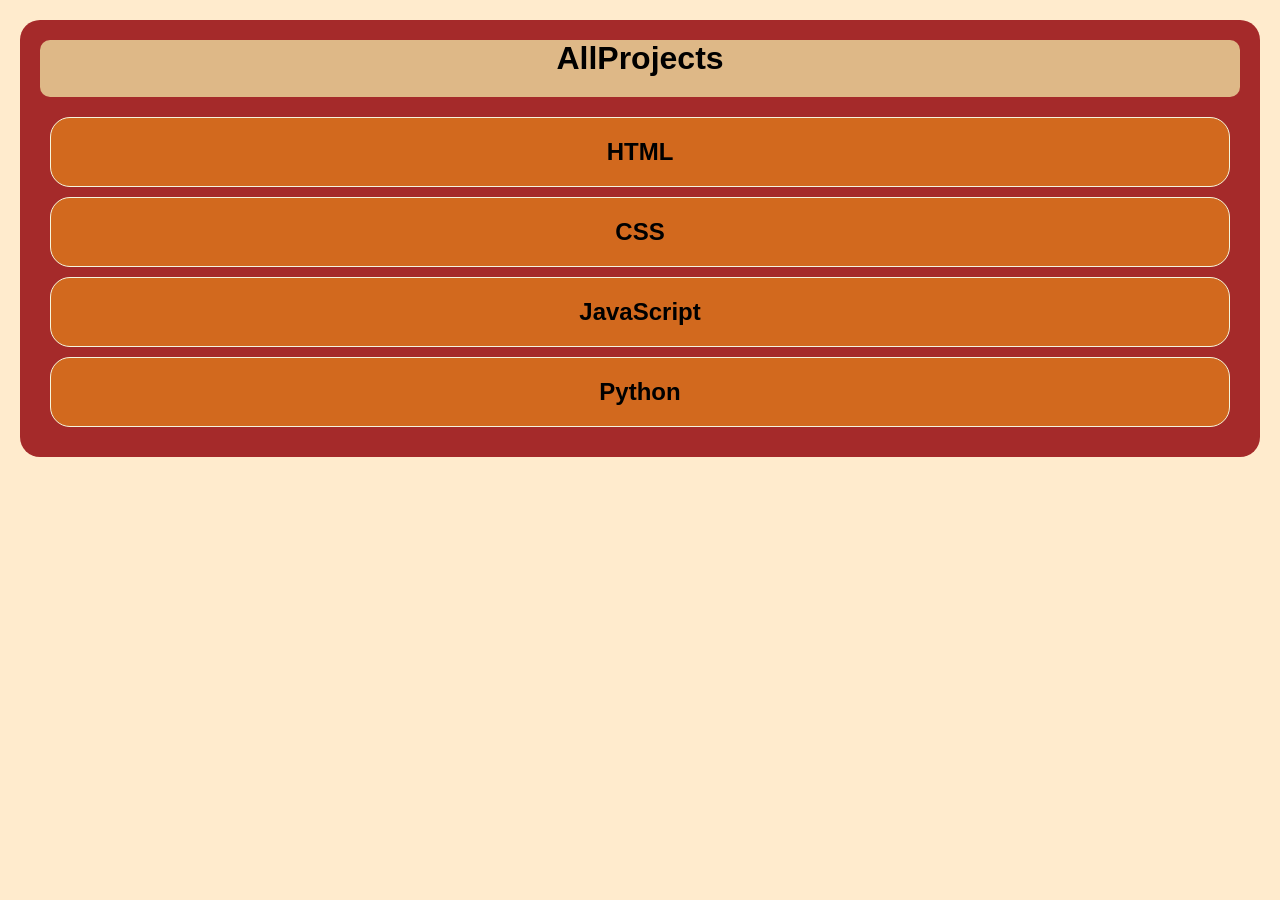
==== index.html @ 4adedd74 "Add files via upload" ====
<!DOCTYPE html>
<html lang="en">
    <head>
        <title>ALL PROJECTS</title>
        <meta charset="UTF-8">
        <meta name="viewport" content="width=device-width, initial-scale=1">
        <link href="style.css" rel="stylesheet">
        <style>
            *{
                margin:0;
                padding: 0;
                background-color: blanchedalmond;
            }
            body{
                margin: 20px;
                padding: 20px;
                font-family: Arial, sans-serif;
                background-color: brown;
                border-radius: 20px;
            }
            h1{
                text-align: center;
                padding-bottom: 20px;
                margin-bottom: 20px;
                background-color: burlywood;
                border-radius: 10px;
            }
            h2{
                text-align: center;
                background-color: chocolate;
                padding: 20px;
                border: 1px solid beige;
                margin: 10px;
                border-radius: 20px;
            }
            h2:hover {
                background-color: brown;
            }
            a{
                background-color: chocolate;
                text-decoration: none;
                color: black;
            }
        </style>
    </head>
    <body>
    <h1>AllProjects</h1>
    <a href ="html.html"><h2>HTML</h2></a>
    <h2>CSS</h2>
    <h2>JavaScript</h2>
    <h2>Python</h2>
    </body>
</html>
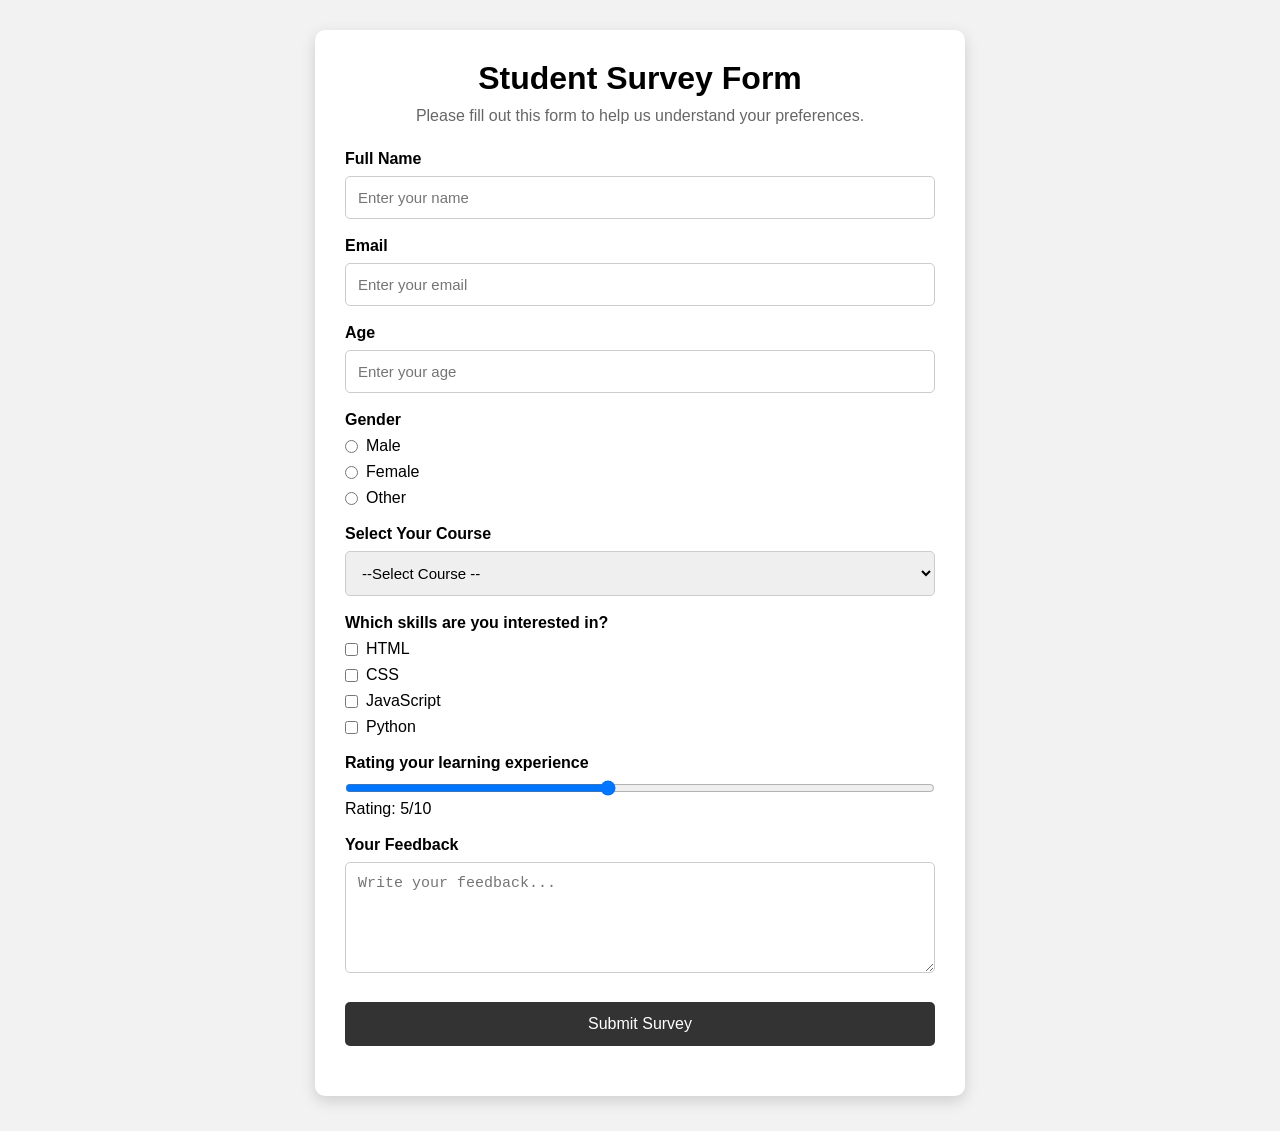
==== commit cab886a2: "Add files via upload" ====
--- a/index.html
+++ b/index.html
@@ -1,53 +1,115 @@
 <!DOCTYPE html>
 <html lang="en">
     <head>
-        <title>ALL PROJECTS</title>
+        <title>survey Form</title>
         <meta charset="UTF-8">
         <meta name="viewport" content="width=device-width, initial-scale=1">
         <link href="style.css" rel="stylesheet">
-        <style>
-            *{
-                margin:0;
-                padding: 0;
-                background-color: blanchedalmond;
-            }
-            body{
-                margin: 20px;
-                padding: 20px;
-                font-family: Arial, sans-serif;
-                background-color: brown;
-                border-radius: 20px;
-            }
-            h1{
-                text-align: center;
-                padding-bottom: 20px;
-                margin-bottom: 20px;
-                background-color: burlywood;
-                border-radius: 10px;
-            }
-            h2{
-                text-align: center;
-                background-color: chocolate;
-                padding: 20px;
-                border: 1px solid beige;
-                margin: 10px;
-                border-radius: 20px;
-            }
-            h2:hover {
-                background-color: brown;
-            }
-            a{
-                background-color: chocolate;
-                text-decoration: none;
-                color: black;
-            }
-        </style>
     </head>
     <body>
-    <h1>AllProjects</h1>
-    <a href ="html.html"><h2>HTML</h2></a>
-    <h2>CSS</h2>
-    <h2>JavaScript</h2>
-    <h2>Python</h2>
+    
+        <div class="container">
+
+            <h1>Student Survey Form</h1>
+            <p class="description">
+                Please fill out this form to help us understand your preferences.
+            </p>
+
+            <form id="surveyForm">
+
+                <!-- Name -->
+                 <label for="name">Full Name</label>
+                 <input type="text" id="name" placeholder="Enter your name">
+
+                 <!--Email-->
+                 <label for="email">Email</label>
+                 <input type="email" id="email" placeholder="Enter your email">
+
+                 <!--Age-->
+                 <label for ="age">Age</label>
+                 <input type="number" id="age" placeholder="Enter your age">
+
+                 <!-- Gender -->
+                 <label>Gender</label>
+                 
+                 <div class="option">
+                    <input type="radio" name="gender" value="Male">
+                    <span>Male</span>
+                 </div>
+
+                 <div class="option">
+                    <input type="radio" name="gender" value="Female">
+                    <span>Female</span>
+                 </div>
+
+                 <div class="option">
+                    <input type="radio" name="gender" value="Other"
+                    <span>Other</span>
+                 </div>
+
+
+                 <!-- Course -->
+                 <label for="course">Select Your Course</label>
+                 
+                 <select id="course">
+                    <option value="">--Select Course --</option>
+                    <option value="BCA">BCA</option>
+                    <option value="MCA">MCA</option>
+                    <option value="B.sc">B.sc</option>
+                    <option value="B.Tech">B.Tech</option>
+                 </select>
+
+                 <!--Skills-->
+                 <label>Which skills are you interested in?</label>
+
+                 <div class="option">
+                    <input type="checkbox" name="skills" value="HTML">
+                    <span>HTML</span>
+                 </div>
+
+                 <div class="option">
+                    <input type="checkbox" name="skills" value="CSS">
+                    <span>CSS</span>
+                 </div>
+
+                 <div class="option">
+                    <input type="checkbox" name="skills" value="JavaScript">
+                    <span>JavaScript</span>
+                 </div>
+
+                 <div class="option">
+                    <input type="checkbox" name="skills" value="Python">
+                    <span>Python</span>
+                 </div>
+
+                 <!-- Rating -->
+                 <label for="rating">Rating your learning experience</label>
+                 <input
+                    type="range"
+                    id="rating"
+                    min="1"
+                    max="10"
+                    value="5">
+
+                    <p>Rating: <span id="ratingValue">5</span>/10</p>
+
+                    <!-- Feedback -->
+                     <label for="feedback">Your Feedback</label>
+
+                     <textarea
+                     id="feedback"
+                     rows="5"
+                     placeholder="Write your feedback..."></textarea>
+
+
+                     <!--Submit-->
+                     <button type="submit">Submit Survey</button>
+
+            </form>
+
+            <div id="message"></div>
+        </div>
+        <script src="script.js"></script>
+
     </body>
 </html>
--- a/style.css
+++ b/style.css
@@ -0,0 +1,81 @@
+*{
+    box-sizing: border-box;
+    margin: 0;
+    padding: 0;
+}
+body{
+    font-family: Arial, sans-serif;
+    background: #f2f2f2;
+    padding: 30px;
+}
+.container{
+    max-width:650px;
+    margin: auto;
+    background:white;
+    padding: 30px;
+    border-radius: 10px;
+    box-shadow: 0 5px 15px rgba(0,0,0,0.15);
+}
+h1{
+    text-align: center;
+    margin-bottom: 10px;
+}
+.description{
+    text-align: center;
+    color: #666;
+    margin-bottom: 25px;
+}
+
+label{
+    display:block;
+    margin-top:18px;
+    margin-bottom:8px;
+    font-weight: bold;
+}
+
+input[type="text"],
+input[type="email"],
+input[type="number"],
+select,
+textarea{
+    width:100%;
+    padding:12px;
+    border: 1px solid #ccc;
+    border-radius: 5px;
+    font-size:15px;
+}
+textarea{
+    resize:vertical;
+}
+.option{
+    display:flex;
+    align-items:center;
+    gap:8px;
+    margin:8px 0;
+}
+.option input{
+    width:auto;
+}
+input[type="range"]{
+    width:100%;
+}
+button{
+    width:100%;
+    margin-top:25px;
+    padding:13px;
+    border:none;
+    border-radius:5px;
+    background:#333;
+    color:white;
+    font-size:16px;
+    cursor:pointer;
+}
+button:hover{
+    background:#555;
+}
+
+#message{
+    margin-top:20px;
+    text-align: center;
+    font-weight:bold;
+}
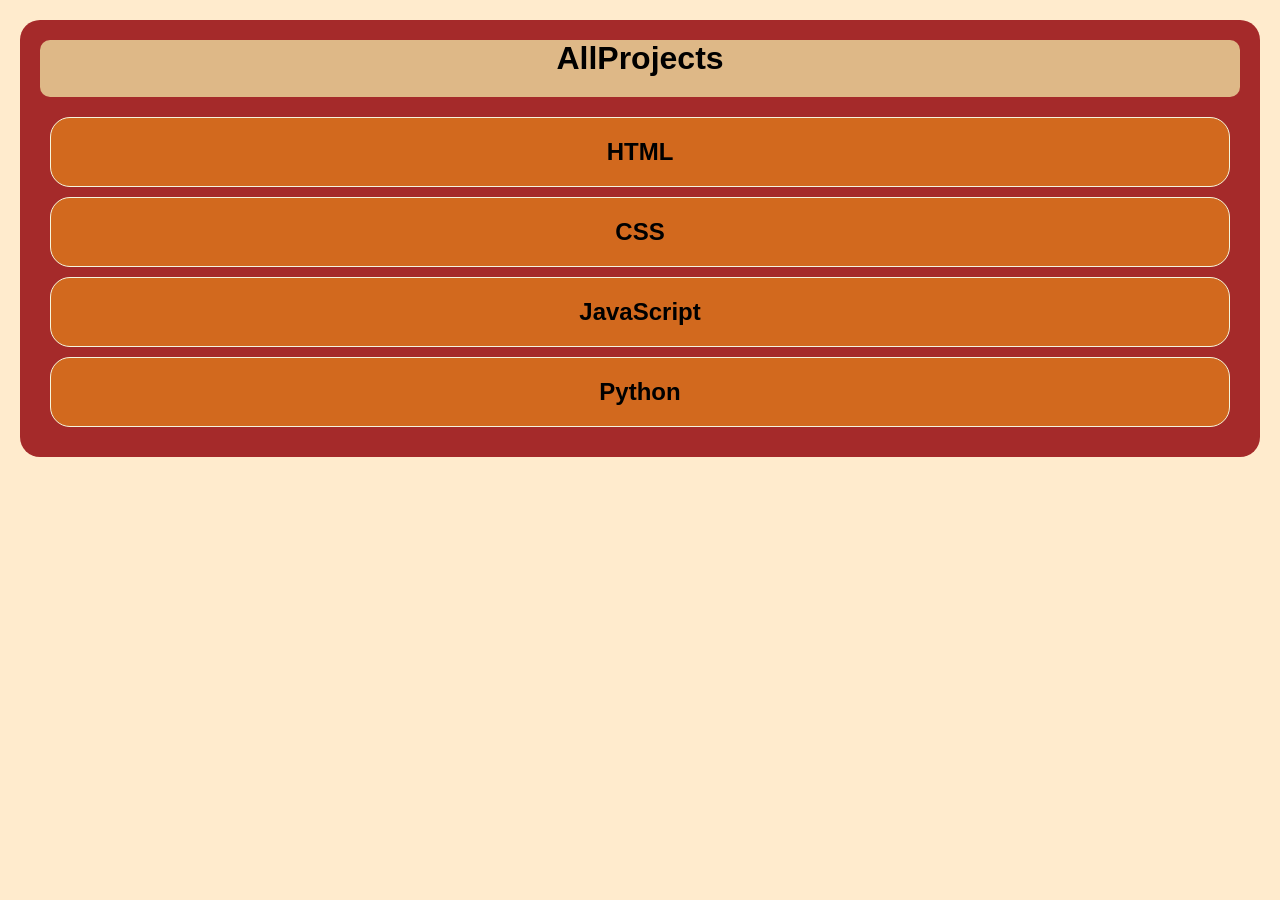
==== commit 164398c2: "Add files via upload" ====
--- a/index.html
+++ b/index.html
@@ -1,115 +1,53 @@
 <!DOCTYPE html>
 <html lang="en">
     <head>
-        <title>survey Form</title>
+        <title>ALL PROJECTS</title>
         <meta charset="UTF-8">
         <meta name="viewport" content="width=device-width, initial-scale=1">
         <link href="style.css" rel="stylesheet">
+        <style>
+            *{
+                margin:0;
+                padding: 0;
+                background-color: blanchedalmond;
+            }
+            body{
+                margin: 20px;
+                padding: 20px;
+                font-family: Arial, sans-serif;
+                background-color: brown;
+                border-radius: 20px;
+            }
+            h1{
+                text-align: center;
+                padding-bottom: 20px;
+                margin-bottom: 20px;
+                background-color: burlywood;
+                border-radius: 10px;
+            }
+            h2{
+                text-align: center;
+                background-color: chocolate;
+                padding: 20px;
+                border: 1px solid beige;
+                margin: 10px;
+                border-radius: 20px;
+            }
+            h2:hover {
+                background-color: brown;
+            }
+            a{
+                background-color: chocolate;
+                text-decoration: none;
+                color: black;
+            }
+        </style>
     </head>
     <body>
-    
-        <div class="container">
-
-            <h1>Student Survey Form</h1>
-            <p class="description">
-                Please fill out this form to help us understand your preferences.
-            </p>
-
-            <form id="surveyForm">
-
-                <!-- Name -->
-                 <label for="name">Full Name</label>
-                 <input type="text" id="name" placeholder="Enter your name">
-
-                 <!--Email-->
-                 <label for="email">Email</label>
-                 <input type="email" id="email" placeholder="Enter your email">
-
-                 <!--Age-->
-                 <label for ="age">Age</label>
-                 <input type="number" id="age" placeholder="Enter your age">
-
-                 <!-- Gender -->
-                 <label>Gender</label>
-                 
-                 <div class="option">
-                    <input type="radio" name="gender" value="Male">
-                    <span>Male</span>
-                 </div>
-
-                 <div class="option">
-                    <input type="radio" name="gender" value="Female">
-                    <span>Female</span>
-                 </div>
-
-                 <div class="option">
-                    <input type="radio" name="gender" value="Other"
-                    <span>Other</span>
-                 </div>
-
-
-                 <!-- Course -->
-                 <label for="course">Select Your Course</label>
-                 
-                 <select id="course">
-                    <option value="">--Select Course --</option>
-                    <option value="BCA">BCA</option>
-                    <option value="MCA">MCA</option>
-                    <option value="B.sc">B.sc</option>
-                    <option value="B.Tech">B.Tech</option>
-                 </select>
-
-                 <!--Skills-->
-                 <label>Which skills are you interested in?</label>
-
-                 <div class="option">
-                    <input type="checkbox" name="skills" value="HTML">
-                    <span>HTML</span>
-                 </div>
-
-                 <div class="option">
-                    <input type="checkbox" name="skills" value="CSS">
-                    <span>CSS</span>
-                 </div>
-
-                 <div class="option">
-                    <input type="checkbox" name="skills" value="JavaScript">
-                    <span>JavaScript</span>
-                 </div>
-
-                 <div class="option">
-                    <input type="checkbox" name="skills" value="Python">
-                    <span>Python</span>
-                 </div>
-
-                 <!-- Rating -->
-                 <label for="rating">Rating your learning experience</label>
-                 <input
-                    type="range"
-                    id="rating"
-                    min="1"
-                    max="10"
-                    value="5">
-
-                    <p>Rating: <span id="ratingValue">5</span>/10</p>
-
-                    <!-- Feedback -->
-                     <label for="feedback">Your Feedback</label>
-
-                     <textarea
-                     id="feedback"
-                     rows="5"
-                     placeholder="Write your feedback..."></textarea>
-
-
-                     <!--Submit-->
-                     <button type="submit">Submit Survey</button>
-
-            </form>
-
-            <div id="message"></div>
-        </div>
-        <script src="script.js"></script>
-
+    <h1>AllProjects</h1>
+    <a href ="html.html"><h2>HTML</h2></a>
+    <a href="css.html"><h2>CSS</h2></a>
+    <a href="javascript.html"><h2>JavaScript</h2></a>
+    <a href="python.html"><h2>Python</h2></a>
     </body>
 </html>
